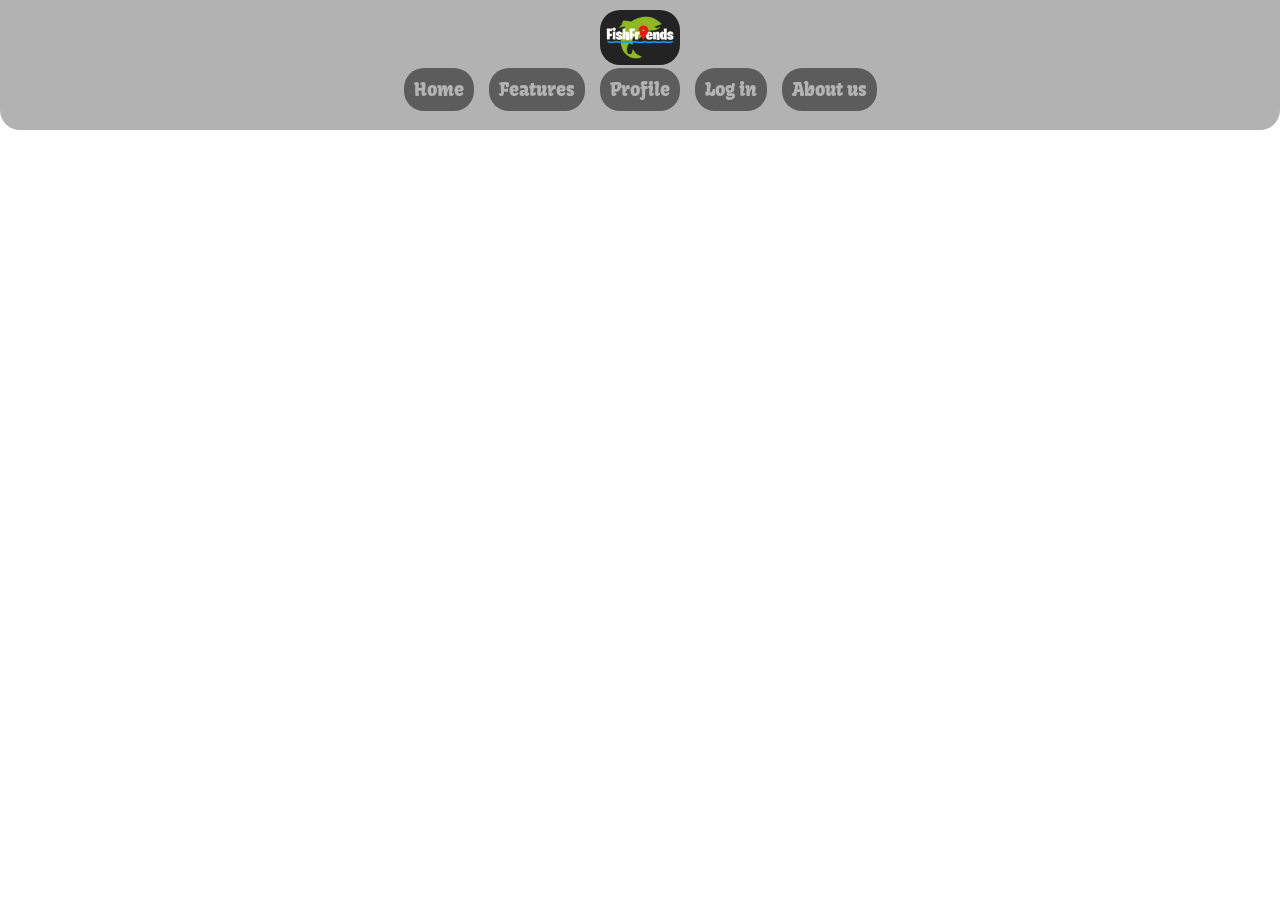
==== about.html @ 52c602de "borders and font" ====
</body><!doctype html>
   <html lang="en">
       <head>
           <meta charset="utf-8">
           <meta name="viewport" content="width=device-width, initial-scale=1, user-scalable=no" />
           <title>Features | FishFriends</title>
           <link rel="stylesheet" href="https://cdnjs.cloudflare.com/ajax/libs/font-awesome/5.11.2/css/all.css">
           <link href="css/index.css" rel="stylesheet">
           <link href="css/animate.css" rel="stylesheet">
           <link href="https://fonts.googleapis.com/css?family=Kavoon&display=swap" rel="stylesheet">
           <!--[if lt IE 9]>
           <script src="https://cdnjs.cloudflare.com/ajax/libs/html5shiv/3.7.3/html5shiv.js"></script>
           <![endif]-->
           <style>
             @import url('https://fonts.googleapis.com/css?family=Kavoon&display=swap');
             </style>
       </head>
        <body>
           
    <video autoplay muted loop id="myVideo">
        <source src="https://novus.one/vid/bg-vid.mp4" type="video/mp4">
        Your browser does not support HTML5 video.
      </video>
      
      <section class="content">
        <div class="nav-wrapper">
            <img src="/img/FishFriends-Logo.png">
        <nav>
          
          <a href="/index.html">Home</a><!--Jason And Javier-->
          <a href="/features.html">Features</a><!--Javier-->
          <a href="/profile.html">Profile</a><!--Javier-->  
          <a href="/members.html">Log in</a><!-- Jason-->
          <a href="/about.html">About us</a><!--Jason-->
          
        </nav>
        </div>
      </section>
      
      <script>
      var video = document.getElementById("myVideo");
      var btn = document.getElementById("myBtn");
      
      function myFunction() {
        if (video.paused) {
          video.play();
          btn.innerHTML = "Pause";
        } else {
          video.pause();
          btn.innerHTML = "Play";
        }
      }
      </script>
      
        </body>
    </html>
</html>
---- css/index.css ----
/*- Green -*/
/*- Red -*/
/*- Blue -*/
/*- Off White -*/
/*- Almost Black -*/
/*- Almost Black -*/
.logo {
  width: 80px;
  margin: 10px;
  border-radius: 20px;
  animation-name: jello;
  animation-duration: 5s;
}
/* http://meyerweb.com/eric/tools/css/reset/ 
   v2.0 | 20110126
   License: none (public domain)
*/
html,
body,
div,
span,
applet,
object,
iframe,
h1,
h2,
h3,
h4,
h5,
h6,
p,
blockquote,
pre,
a,
abbr,
acronym,
address,
big,
cite,
code,
del,
dfn,
em,
img,
ins,
kbd,
q,
s,
samp,
small,
strike,
strong,
sub,
sup,
tt,
var,
b,
u,
i,
center,
dl,
dt,
dd,
ol,
ul,
li,
fieldset,
form,
label,
legend,
table,
caption,
tbody,
tfoot,
thead,
tr,
th,
td,
article,
aside,
canvas,
details,
embed,
figure,
figcaption,
footer,
header,
hgroup,
menu,
nav,
output,
ruby,
section,
summary,
time,
mark,
audio,
video {
  margin: 0;
  padding: 0;
  border: 0;
  font-size: 100%;
  font: inherit;
  vertical-align: baseline;
}
/* HTML5 display-role reset for older browsers */
article,
aside,
details,
figcaption,
figure,
footer,
header,
hgroup,
menu,
nav,
section {
  display: block;
}
body {
  line-height: 1;
}
ol,
ul {
  list-style: none;
}
blockquote,
q {
  quotes: none;
}
blockquote:before,
blockquote:after,
q:before,
q:after {
  content: '';
  content: none;
}
table {
  border-collapse: collapse;
  border-spacing: 0;
}
* {
  box-sizing: border-box;
}
@media (max-width: 500px), (max-width: 800px), (max-width: 3000px) {
  body {
    border-radius: 20px;
    display: flex;
    flex-direction: column;
    align-items: center;
    font-size: 1.5em;
    font-family: "Kavoon", cursive;
  }
  body .nav-wrapper {
    margin: 0;
    position: fixed;
    border-bottom-left-radius: 20px;
    border-bottom-right-radius: 20px;
    height: 130px;
    width: 100%;
    background-color: rgba(0, 0, 0, 0.3);
    text-align: center;
    z-index: 1;
  }
  body .nav-wrapper img {
    width: 80px;
    margin: 10px;
    border-radius: 20px;
    animation-name: jello;
    animation-duration: 5s;
  }
  body .nav-wrapper nav a {
    border-radius: 20px;
    width: 200px;
    font-size: 18px;
    padding: 10px;
    margin: 5px;
    border: none;
    background: rgba(0, 0, 0, 0.486);
    color: rgba(253, 253, 253, 0.541);
    cursor: pointer;
    text-decoration: none;
  }
  body .nav-wrapper nav a:hover {
    background: rgba(0, 0, 0, 0.747);
    text-decoration: none;
    color: #f3f3f5;
  }
  body .nav-wrapper nav a:active {
    background: rgba(0, 0, 0, 0.747);
    text-decoration: none;
    color: rgba(255, 0, 0, 0.514);
  }
  body .profile {
    background-color: rgba(0, 0, 0, 0.3);
    padding: 20px;
    margin: 10px;
    width: fit-content;
    color: rgba(253, 253, 253, 0.541);
    margin-top: 150px;
    border-radius: 20px;
    display: flex;
    flex-direction: column;
    align-items: center;
  }
  body .profile .text {
    width: 300px;
    padding: 20px;
    margin: 10px;
    color: rgba(253, 253, 253, 0.541);
    font-size: 1em;
    text-align: center;
    font-weight: bold;
  }
  body .profile img {
    border-radius: 20px;
    padding: auto;
    margin: auto;
  }
  body .content {
    border-radius: 20px;
    display: flex;
    flex-direction: column;
    align-items: center;
  }
  body .recent-feed {
    display: flex;
    flex-direction: column;
    border-radius: 20px;
    background-color: rgba(0, 0, 0, 0.3);
    padding: 20px;
    margin: 10px;
    align-items: center;
    width: fit-content;
    color: rgba(253, 253, 253, 0.541);
  }
  body .recent-feed .text {
    width: 300px;
    padding: 20px;
    margin: 10px;
    color: rgba(253, 253, 253, 0.541);
    font-size: 1em;
    text-align: center;
    font-weight: bold;
  }
  body .map {
    display: flex;
    flex-direction: column;
    border-radius: 20px;
    background-color: rgba(0, 0, 0, 0.3);
    padding: 20px;
    margin: 10px;
    align-items: center;
    width: fit-content;
    color: rgba(253, 253, 253, 0.541);
    margin-top: 150px;
  }
  body .map .text {
    width: 300px;
    padding: 20px;
    margin: 10px;
    color: rgba(253, 253, 253, 0.541);
    font-size: 1em;
    text-align: center;
    font-weight: bold;
  }
  body .footer {
    bottom: 0 ;
    margin: 0;
    position: fixed;
    border-top-left-radius: 20px;
    border-top-right-radius: 20px;
    height: 5px;
    width: 100%;
    background-color: rgba(0, 0, 0, 0.3);
    z-index: 1;
  }
  body .slideshow-container {
    border-radius: 20px;
    max-width: 1000px;
    position: relative;
    margin: auto;
  }
  body .prev,
  body .next {
    border-radius: 20px;
    cursor: pointer;
    position: absolute;
    top: 50%;
    width: auto;
    padding: 16px;
    margin-top: -22px;
    color: white;
    font-weight: bold;
    font-size: 18px;
    transition: 0.6s ease;
    user-select: none;
  }
  body .next {
    right: 0;
    border-radius: 20px;
  }
  body .prev:hover,
  body .next:hover {
    background-color: rgba(0, 0, 0, 0.8);
  }
  body .text {
    font-size: 10px;
    padding: 8px 12px;
    position: absolute;
    bottom: 8px;
    width: 100%;
    text-align: center;
  }
  body .numbertext {
    font-size: 12px;
    padding: 8px 12px;
    position: absolute;
    top: 0;
  }
  body .dot {
    cursor: pointer;
    height: 15px;
    width: 15px;
    margin: 0 2px;
    background-color: #bbb;
    border-radius: 50%;
    display: inline-block;
    transition: background-color 0.6s ease;
  }
  body .active,
  body .dot:hover {
    background-color: #717171;
  }
  body .fade {
    -webkit-animation-name: fade;
    -webkit-animation-duration: 1.5s;
    animation-name: fade;
    animation-duration: 1.5s;
  }
  @-webkit-keyframes fade {
    from {
      opacity: 0.4;
    }
    to {
      opacity: 1;
    }
  }
  @keyframes fade {
    from {
      opacity: 0.4;
    }
    to {
      opacity: 1;
    }
  }
  body #myVideo {
    position: fixed;
    left: 0;
    top: 0;
    min-width: 100vw;
    min-height: 100vh;
    z-index: -1;
  }
}
@media (max-width: 500px) and only screen and (max-width: 300px), (max-width: 800px) and only screen and (max-width: 300px), (max-width: 3000px) and only screen and (max-width: 300px) {
  body .prev,
  body .next,
  body .text {
    font-size: 11px;
  }
}
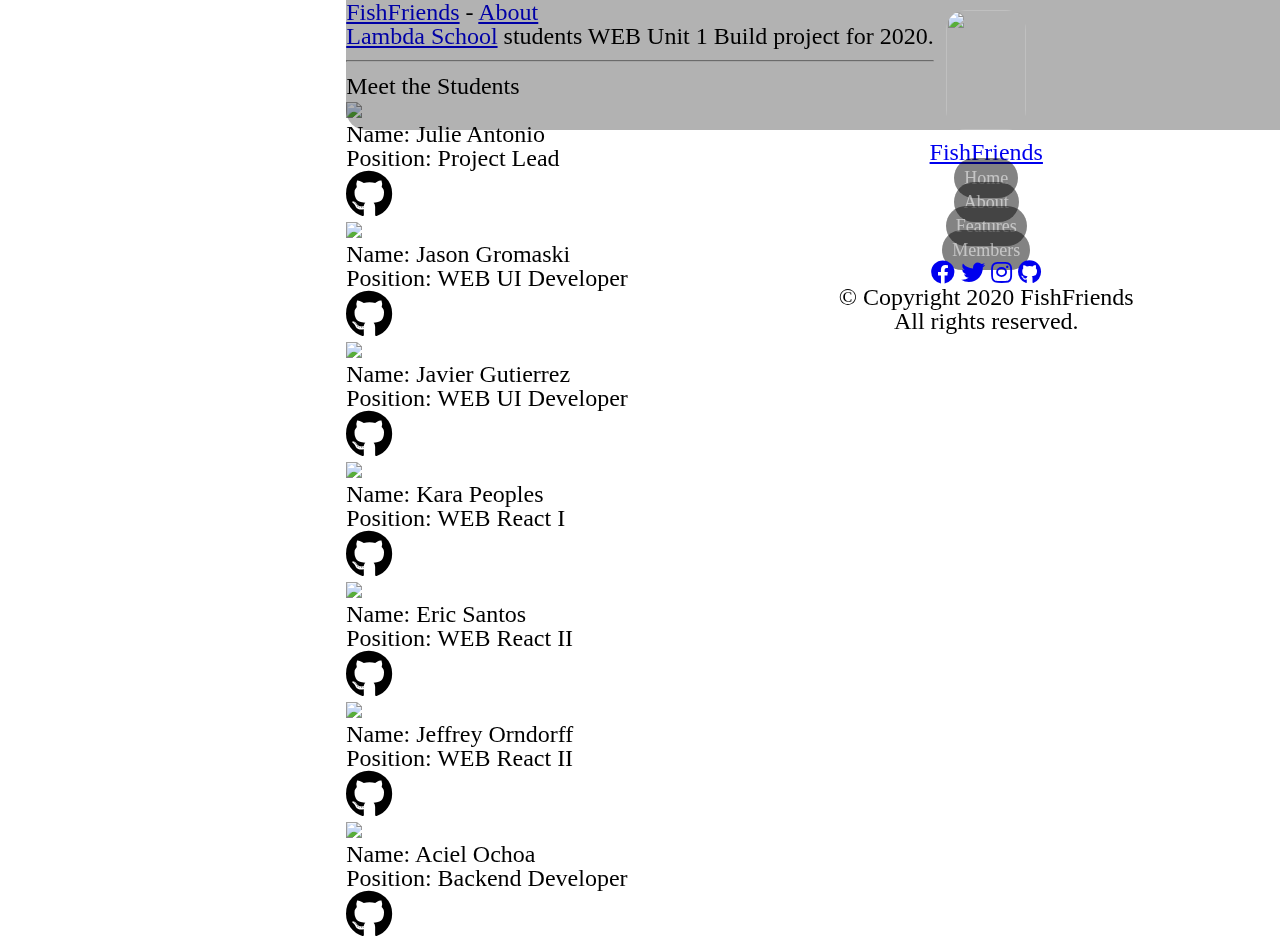
==== commit 7a95ac47: "Add files via upload" ====
--- a/about.html
+++ b/about.html
@@ -1,58 +1,142 @@
+<!doctype html>
+<html lang="en">
 
-   </body><!doctype html>
-   <html lang="en">
-       <head>
-           <meta charset="utf-8">
-           <meta name="viewport" content="width=device-width, initial-scale=1, user-scalable=no" />
-           <title>Features | FishFriends</title>
-           <link rel="stylesheet" href="https://cdnjs.cloudflare.com/ajax/libs/font-awesome/5.11.2/css/all.css">
-           <link href="css/index.css" rel="stylesheet">
-           <link href="css/animate.css" rel="stylesheet">
-           <link href="https://fonts.googleapis.com/css?family=Kavoon&display=swap" rel="stylesheet">
-           <!--[if lt IE 9]>
-           <script src="https://cdnjs.cloudflare.com/ajax/libs/html5shiv/3.7.3/html5shiv.js"></script>
-           <![endif]-->
-           <style>
-             @import url('https://fonts.googleapis.com/css?family=Kavoon&display=swap');
-             </style>
-       </head>
-        <body>
-           
-    <video autoplay muted loop id="myVideo">
-        <source src="https://novus.one/vid/bg-vid.mp4" type="video/mp4">
-        Your browser does not support HTML5 video.
-      </video>
-      
-      <section class="content">
-        <div class="nav-wrapper">
-            <img src="/img/FishFriends-Logo.png">
-        <nav>
-          
-          <a href="/index.html">Home</a><!--Jason And Javier-->
-          <a href="/features.html">Features</a><!--Javier-->
-          <a href="/profile.html">Profile</a><!--Javier-->  
-          <a href="/members.html">Log in</a><!-- Jason-->
-          <a href="/about.html">About us</a><!--Jason-->
-          
-        </nav>
+    <head>
+        <meta charset="utf-8">
+        <meta name="viewport" content="width=device-width, initial-scale=1, user-scalable=no" />
+        <title>About | FishFriends</title>
+        <link rel="stylesheet" href="https://cdnjs.cloudflare.com/ajax/libs/font-awesome/5.11.2/css/all.css">
+        <link href="https://fonts.googleapis.com/css?family=Abel&display=swap" rel="stylesheet">
+        <link href="css/index.css" rel="stylesheet">
+        <link href="css/animate.css" rel="stylesheet">
+        <!--[if lt IE 9]>
+        <script src="https://cdnjs.cloudflare.com/ajax/libs/html5shiv/3.7.3/html5shiv.js"></script>
+        <![endif]-->
+    </head>
+
+    <body>
+        <video autoplay muted loop id="myVideo">
+            <source src="https://novus.one/vid/bg-vid.mp4" type="video/mp4">
+            Your browser does not support HTML5 video.
+        </video>
+
+        <div class="div-main-wrapper">
+            <div id="sidenav" class="nav-wrapper">
+                <div class="div-nav-logo">
+                    <a href="index.html"><img src="img/logo.png" width="auto" height="120"></a>
+                    <h1><a href="index.html">FishFriends</a></h1>
+                </div>
+
+                <nav class="nav-nav-menu">
+                    <ul>
+                        <li><a href="index.html">Home</a></li>
+                        <li><a class="active" href="about.html">About</a></li>
+                        <li><a href="features.html">Features</a></li>
+                        <li><a href="members.html">Members</a></li>
+                    </ul>
+                </nav>
+
+                <div class="div-nav-footer">
+                    <span><a href="javascript:void(0)"><i class="fab fa-facebook"></i></a></span>
+                    <span><a href="javascript:void(0)"><i class="fab fa-twitter"></i></a></span>
+                    <span><a href="javascript:void(0)"><i class="fab fa-instagram"></i></a></span>
+                    <span><a target="_blank" href="https://github.com/Fish-Friends-Build"><i class="fab fa-github"></i></a></span>
+                    <p class="copyright">© Copyright 2020 FishFriends<br>All rights reserved.</p>
+                </div>
+            </div>
+
+        <div class="div-content-wrapper">
+            <div class="row">
+                <div class="col-auto">
+                    <h1><a title="Home" href="index.html">FishFriends</a> - <a title="About" href="about.html">About</a></h1>
+                </div>
+            </div>
+            <div class="row">
+                <div class="col-auto">
+                    <p class="title p-t-20">
+                        <a target="_blank" href="https://lambdaschool.com/">Lambda School</a> students WEB Unit 1 Build project for 2020.
+                    </p>
+                </div>
+            </div>
+            <hr>
+            <div class="spacer"></div>
+            <div class="row">
+                <h2>Meet the Students</h2>
+            </div>
+            <div class="row">
+                <div class="col-auto team-card">
+                    <div class="col-auto team-pic">
+                        <img class="" src="https://ca.slack-edge.com/T4JUEB3ME-UJT3F5D8W-910f87312705-512">
+                    </div>
+                    <div class="col-auto team-info">
+                        <h4>Name: Julie Antonio</h4>
+                        <h4>Position: Project Lead</h4>
+                        <p><i class="fab fa-github fa-2x"></i></p>
+                    </div>
+                </div>
+                <div class="col-auto team-card">
+                    <div class="col-auto team-pic">
+                        <img class="" src="https://ca.slack-edge.com/T4JUEB3ME-UPCV5UD09-62f5faab7519-512">
+                    </div>
+                    <div class="col-auto team-info">
+                        <h4>Name: Jason Gromaski</h4>
+                        <h4>Position: WEB UI Developer</h4>
+                        <p><i class="fab fa-github fa-2x"></i></p>
+                    </div>
+                </div>
+                <div class="col-auto team-card">
+                    <div class="col-auto team-pic">
+                        <img class="" src="https://ca.slack-edge.com/T4JUEB3ME-UPKCMFUDN-942c26c0ef26-512">
+                    </div>
+                    <div class="col-auto team-info">
+                        <h4>Name: Javier Gutierrez</h4>
+                        <h4>Position: WEB UI Developer</h4>
+                        <p><i class="fab fa-github fa-2x"></i></p>
+                    </div>
+                </div>
+                <div class="col-auto team-card">
+                    <div class="col-auto team-pic">
+                        <img class="" src="https://ca.slack-edge.com/T4JUEB3ME-ULXMVK4BZ-d36fc3cbfbf4-512">
+                    </div>
+                    <div class="col-auto team-info">
+                        <h4>Name: Kara Peoples</h4>
+                        <h4>Position: WEB React I</h4>
+                        <p><i class="fab fa-github fa-2x"></i></p>
+                    </div>
+                </div>
+                <div class="col-auto team-card">
+                    <div class="col-auto team-pic">
+                        <img class="" src="https://ca.slack-edge.com/T4JUEB3ME-UGN1XCLGH-7459bf9eb1d1-512">
+                    </div>
+                    <div class="col-auto team-info">
+                        <h4>Name: Eric Santos</h4>
+                        <h4>Position: WEB React II</h4>
+                        <p><i class="fab fa-github fa-2x"></i></p>
+                    </div>
+                </div>
+                <div class="col-auto team-card">
+                    <div class="col-auto team-pic">
+                        <img class="" src="https://ca.slack-edge.com/T4JUEB3ME-UHZNCEQ82-34f4c44781f3-512">
+                    </div>
+                    <div class="col-auto team-info">
+                        <h4>Name: Jeffrey Orndorff</h4>
+                        <h4>Position: WEB React II</h4>
+                        <p><i class="fab fa-github fa-2x"></i></p>
+                    </div>
+                </div>
+                <div class="col-auto team-card">
+                    <div class="col-auto team-pic">
+                        <img class="" src="https://ca.slack-edge.com/T4JUEB3ME-UG8CMVDHQ-834f2383c43b-512">
+                    </div>
+                    <div class="col-auto team-info">
+                        <h4>Name: Aciel Ochoa</h4>
+                        <h4>Position: Backend Developer</h4>
+                        <p><i class="fab fa-github fa-2x"></i></p>
+                    </div>
+                </div>
+            </div>
         </div>
-      </section>
-      
-      <script>
-      var video = document.getElementById("myVideo");
-      var btn = document.getElementById("myBtn");
-      
-      function myFunction() {
-        if (video.paused) {
-          video.play();
-          btn.innerHTML = "Pause";
-        } else {
-          video.pause();
-          btn.innerHTML = "Play";
-        }
-      }
-      </script>
-      
-        </body>
-    </html>
+        
+        <script type="text/javascript" src="js/app.js"></script>
+    </body>
 </html>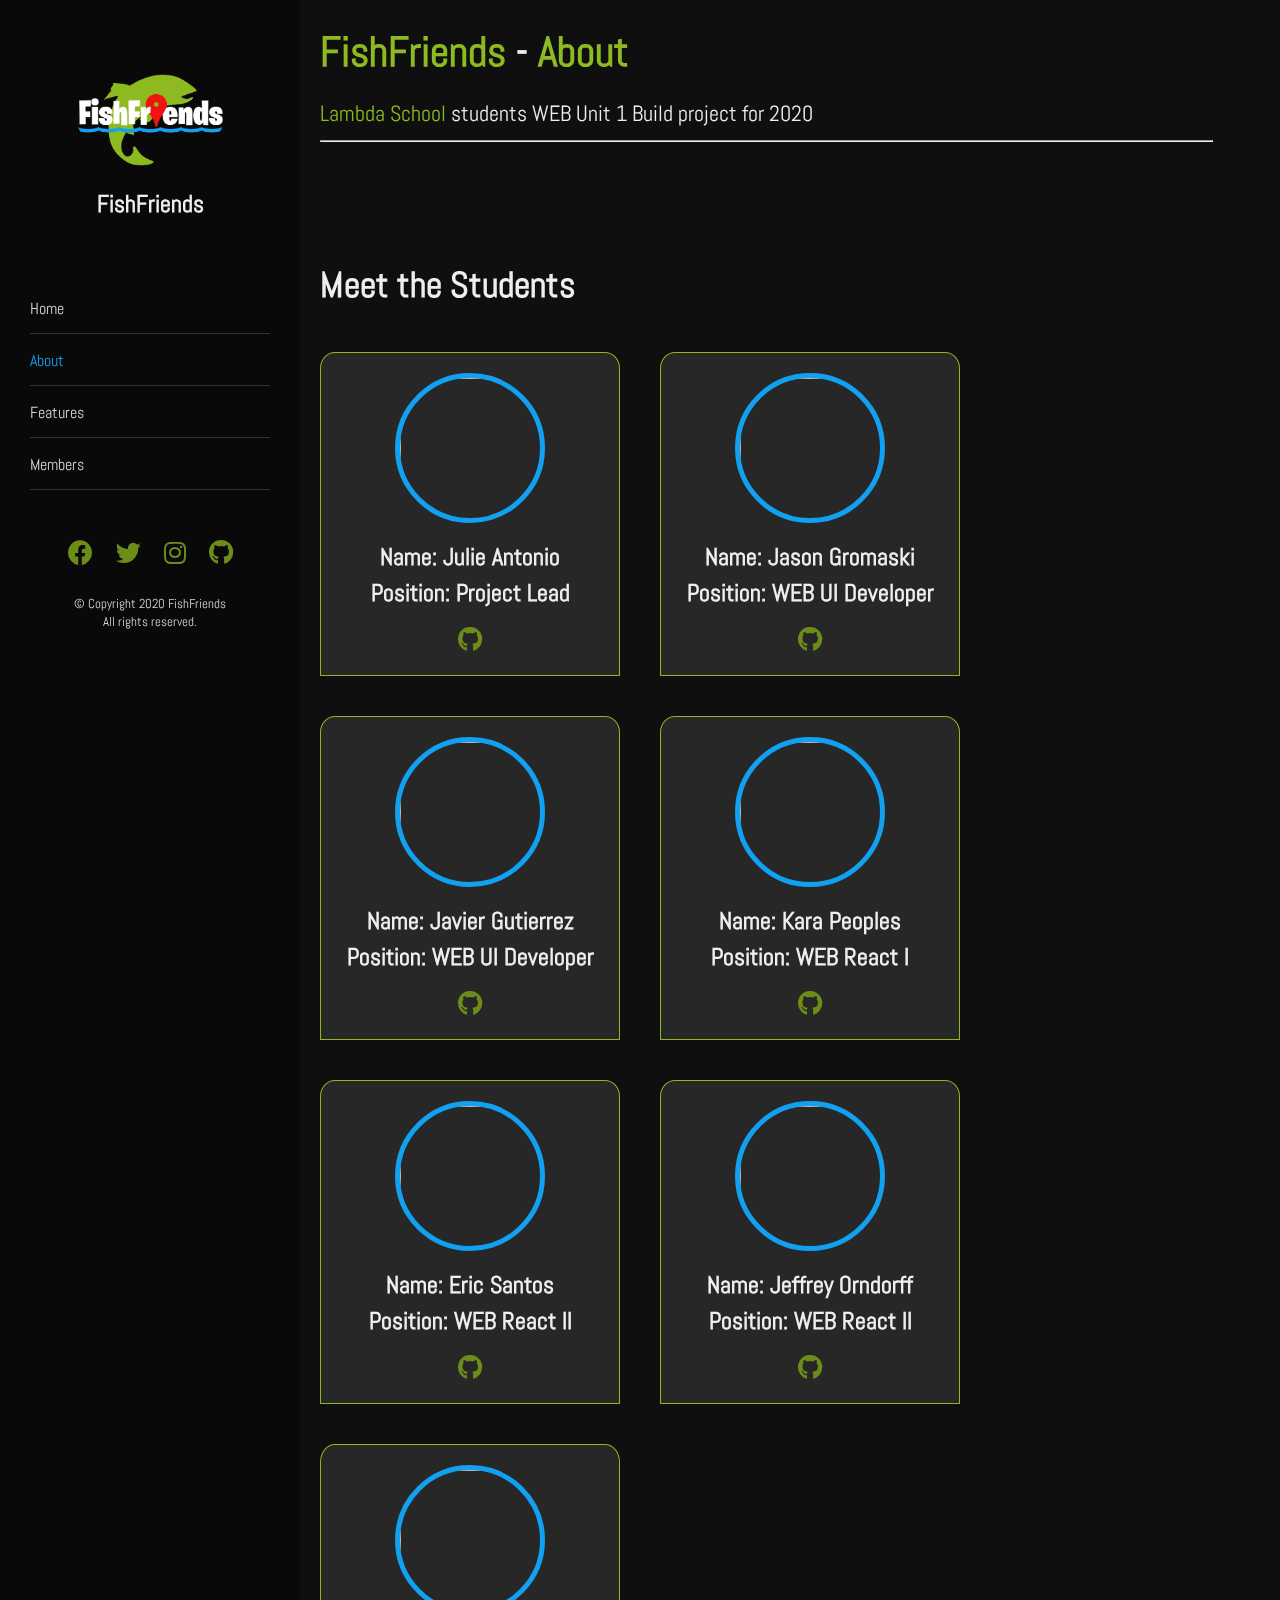
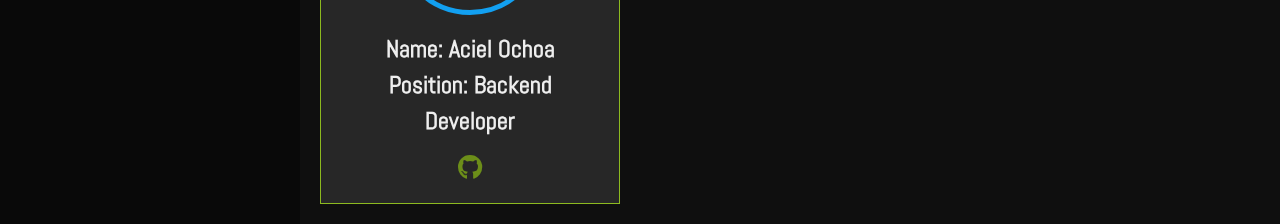
==== commit 2f9b0da1: "updated index.html and members.html" ====
--- a/about.html
+++ b/about.html
@@ -54,7 +54,7 @@
             <div class="row">
                 <div class="col-auto">
                     <p class="title p-t-20">
-                        <a target="_blank" href="https://lambdaschool.com/">Lambda School</a> students WEB Unit 1 Build project for 2020.
+                        <a target="_blank" href="https://lambdaschool.com/">Lambda School</a> students WEB Unit 1 Build project for 2020
                     </p>
                 </div>
             </div>
@@ -71,7 +71,7 @@
                     <div class="col-auto team-info">
                         <h4>Name: Julie Antonio</h4>
                         <h4>Position: Project Lead</h4>
-                        <p><i class="fab fa-github fa-2x"></i></p>
+                        <p><a target="_blank" href=""></a><i class="fab fa-github fa-2x"></i></p>
                     </div>
                 </div>
                 <div class="col-auto team-card">
--- a/css/index.css
+++ b/css/index.css
@@ -1,16 +1,3 @@
-/*- Green -*/
-/*- Red -*/
-/*- Blue -*/
-/*- Off White -*/
-/*- Almost Black -*/
-/*- Almost Black -*/
-.logo {
-  width: 80px;
-  margin: 10px;
-  border-radius: 20px;
-  animation-name: jello;
-  animation-duration: 5s;
-}
 /* http://meyerweb.com/eric/tools/css/reset/ 
    v2.0 | 20110126
    License: none (public domain)
@@ -139,234 +126,660 @@
   border-collapse: collapse;
   border-spacing: 0;
 }
-* {
+/*- Green -*/
+/*- Red -*/
+/*- Blue -*/
+/*- Off White -*/
+/*- Almost Black -*/
+*,
+::after,
+::before {
   box-sizing: border-box;
 }
-@media (max-width: 500px), (max-width: 800px), (max-width: 3000px) {
-  body {
-    border-radius: 20px;
+html {
+  font-size: 62.5% !important;
+}
+body {
+  background-color: #333333;
+  color: #EEEEEE;
+  font-family: 'Abel', sans-serif;
+  font-size: 14px;
+  line-height: 1.5em;
+  font-weight: 400;
+  margin: 0 !important;
+}
+h1,
+h2,
+h3,
+h4,
+h5,
+h6 {
+  color: #EEEEEE;
+  font-weight: 700;
+  line-height: 1.5em;
+}
+ul {
+  list-style-type: none;
+}
+a {
+  color: #8dba20;
+  -webkit-transition: 0.5s;
+  -o-transition: 0.5s;
+  transition: 0.5s;
+}
+a:hover,
+a:active,
+a:focus {
+  color: #8dba20;
+  outline: none;
+  text-decoration: none !important;
+}
+a:link {
+  text-decoration: none;
+}
+a:focus {
+  outline: none;
+}
+::-webkit-selection {
+  color: #999;
+  background: rgba(0, 0, 0, 0.1);
+}
+::-moz-selection {
+  color: #999;
+  background: rgba(0, 0, 0, 0.1);
+}
+::selection {
+  color: #999;
+  background: rgba(0, 0, 0, 0.1);
+}
+::-webkit-scrollbar {
+  width: 0px;
+}
+::-webkit-scrollbar-track {
+  background: #fff;
+}
+::-webkit-scrollbar-thumb {
+  background: #101010;
+}
+::-webkit-scrollbar-thumb:hover {
+  background: #101010;
+}
+.div-main-wrapper {
+  display: flex;
+  flex-direction: row;
+  width: 100vw;
+  min-height: 100vh;
+  background-color: rgba(0, 0, 0, 0.7);
+}
+#myVideo {
+  position: fixed;
+  left: 0;
+  top: 0;
+  min-width: 100vw;
+  min-height: 100vh;
+  z-index: -1;
+}
+.row {
+  display: flex;
+  flex-wrap: wrap;
+  width: 100%;
+}
+.col-auto {
+  display: flex;
+  flex-direction: column;
+  width: auto;
+}
+.burger-button {
+  display: none;
+  visibility: hidden;
+  z-index: 10000;
+}
+@media (max-width: 800px) {
+  .burger-button {
     display: flex;
-    flex-direction: column;
-    align-items: center;
-    font-size: 1.5em;
-    font-family: "Kavoon", cursive;
-  }
-  body .nav-wrapper {
-    margin: 0;
-    position: fixed;
-    border-bottom-left-radius: 20px;
-    border-bottom-right-radius: 20px;
-    height: 130px;
+    visibility: visible;
+  }
+}
+@media (max-width: 500px) {
+  .burger-button {
+    display: flex;
+    visibility: visible;
+  }
+}
+h1 {
+  font-size: 4.2rem;
+}
+h2 {
+  font-size: 3.6rem;
+}
+h3 {
+  font-size: 3rem;
+}
+h4 {
+  font-size: 2.4rem;
+}
+h5 {
+  font-size: 1.8rem;
+}
+h6 {
+  font-size: 1.2rem;
+}
+.p-40 {
+  padding: 40px;
+}
+.p-t-20 {
+  padding-top: 20px;
+}
+.p-t-40 {
+  padding-top: 40px;
+}
+.m-t-60 {
+  margin-top: 60px;
+}
+.m-b-20 {
+  margin-bottom: 20px;
+}
+.m-b-40 {
+  margin-bottom: 40px;
+}
+.m-l-16 {
+  margin-left: 16px;
+}
+.ali-c {
+  align-items: center;
+  align-content: center;
+  justify-content: center;
+}
+.ali-txt-c {
+  text-align: center;
+}
+.ali-txt-l {
+  text-align: left;
+}
+.spacer {
+  margin: 50px 50px;
+}
+.div-content-wrapper {
+  display: flex;
+  flex-direction: column;
+  width: calc(100vw - 300px);
+  -webkit-transition: 0.5s;
+  -o-transition: 0.5s;
+  transition: 0.5s;
+  color: #EEEEEE;
+  padding: 20px;
+}
+.div-content-wrapper hr {
+  width: 95%;
+  color: #EEEEEE;
+  margin: 16px 0 16px 0;
+}
+@media (max-width: 800px) {
+  .div-content-wrapper {
+    width: 100vw;
+  }
+}
+@media (max-width: 500px) {
+  .div-content-wrapper {
+    width: 100vw;
+  }
+}
+.div-content-wrapper .title {
+  font-size: 2.2rem;
+}
+.nav-wrapper {
+  display: flex;
+  flex-direction: column;
+  padding: 60px 30px;
+  width: 300px;
+  bottom: 0;
+  top: 0;
+  left: 0;
+  overflow-y: scroll;
+  z-index: 1001;
+  background-color: rgba(0, 0, 0, 0.4);
+  -webkit-transition: 0.5s;
+  -o-transition: 0.5s;
+  transition: 0.5s;
+  -webkit-box-shadow: 0 0 30px rgba(0, 0, 0, 0.05);
+  box-shadow: 0 0 30px rgba(0, 0, 0, 0.05);
+}
+@media (max-width: 1200px) {
+  .nav-wrapper {
+    width: 30%;
+  }
+}
+@media (max-width: 800px) {
+  .nav-wrapper {
+    display: none;
+  }
+}
+@media (max-width: 500px) {
+  .nav-wrapper {
+    display: none;
+  }
+}
+.nav-wrapper .div-nav-logo {
+  text-align: center;
+  margin-bottom: 60px;
+  padding: 0 20px;
+  display: block;
+  width: 100%;
+}
+@media (max-width: 800px) {
+  .nav-wrapper .div-nav-logo {
+    margin-bottom: 60px;
+  }
+}
+.nav-wrapper .div-nav-logo h1 {
+  font-weight: 700;
+  font-size: 24px;
+  line-height: 1.5em;
+}
+@media (max-width: 800px) {
+  .nav-wrapper .div-nav-logo h1 {
+    font-size: 24px;
+  }
+}
+.nav-wrapper .div-nav-logo span {
+  font-size: 12px;
+  text-transform: uppercase;
+  color: #d5d5d5;
+  font-weight: 400;
+  letter-spacing: 2px;
+  line-height: 1em;
+}
+@media (max-width: 800px) {
+  .nav-wrapper .div-nav-logo span {
+    font-size: 12px;
+  }
+}
+.nav-wrapper .div-nav-logo a {
+  display: inline-block;
+  text-align: center;
+  color: #EEEEEE;
+}
+.nav-wrapper .div-nav-logo a span {
+  display: block;
+  margin-top: 0px;
+  text-align: center;
+}
+.nav-wrapper .nav-nav-menu,
+.nav-wrapper .nav-nav-menu ul,
+.nav-wrapper .nav-nav-menu ul li,
+.nav-wrapper .nav-nav-menu ul li a {
+  margin: 0;
+  padding: 0;
+  border: 0;
+  list-style: none;
+  display: block;
+  position: relative;
+  -webkit-box-sizing: border-box;
+  -moz-box-sizing: border-box;
+  box-sizing: border-box;
+}
+.nav-wrapper .nav-nav-menu {
+  margin-bottom: 60px;
+}
+.nav-wrapper .nav-nav-menu ul ul {
+  display: none;
+}
+.nav-wrapper .nav-nav-menu > ul > li > a {
+  margin: 15px 0 0 0;
+  padding: 0 0 12px 0;
+  list-style: none;
+  font-size: 16px;
+  font-weight: 400;
+  line-height: 1.5em;
+  border-bottom: 1px solid #333333;
+  color: #d5d5d5;
+}
+.nav-wrapper .nav-nav-menu > ul > li > a:hover {
+  color: #12a0f1;
+}
+.nav-wrapper .nav-nav-menu > ul > li > a.active {
+  color: #12a0f1;
+}
+.nav-wrapper .nav-nav-menu > ul > li.open > a {
+  margin: 15px 0 0 0;
+  padding: 0 0 12px 0;
+  list-style: none;
+  font-size: 15px;
+  font-weight: 400;
+  line-height: 1.5em;
+  color: #EEEEEE;
+  text-transform: uppercase;
+  letter-spacing: 2px;
+  border-bottom: 1px solid #333333;
+}
+.nav-wrapper .nav-nav-menu > ul > li:last-child > a,
+.nav-wrapper .nav-nav-menu > ul > li.last > a {
+  border-bottom: 1px solid #333333;
+}
+.nav-wrapper .nav-nav-menu > ul > li > a:hover > span::after,
+.nav-wrapper .nav-nav-menu > ul > li.active > a > span::after,
+.nav-wrapper .nav-nav-menu > ul > li.open > a > span::after {
+  border-color: #EEEEEE;
+}
+.nav-wrapper .nav-nav-menu ul ul li a {
+  padding: 12px 0 12px 30px;
+  list-style: none;
+  color: #d5d5d5;
+  font-size: 15px;
+  font-weight: 400;
+  line-height: 1.5em;
+  text-transform: uppercase;
+  letter-spacing: 2px;
+  border-bottom: 1px solid #333333;
+}
+.nav-wrapper .nav-nav-menu ul ul li:hover > a,
+.nav-wrapper .nav-nav-menu ul ul li.open > a,
+.nav-wrapper .nav-nav-menu ul ul li.active > a {
+  color: #EEEEEE;
+}
+.nav-wrapper .nav-nav-menu ul ul ul li a {
+  margin-left: 30px;
+  padding-top: 12px;
+}
+.nav-wrapper .nav-nav-menu > ul > li > ul > li:last-child > a,
+.nav-wrapper .nav-nav-menu > ul > li > ul > li.last > a {
+  border-bottom: 1px solid #333333;
+}
+.nav-wrapper .nav-nav-menu > ul > li > ul > li.open:last-child > a,
+.nav-wrapper .nav-nav-menu > ul > li > ul > li.last.open > a {
+  border-bottom: 1px solid #333333;
+}
+.nav-wrapper .nav-nav-menu > ul > li > ul > li.open:last-child > ul > li:last-child > a {
+  border-bottom: 1px solid #333333;
+}
+.nav-wrapper .nav-nav-menu ul ul li.annie-sub > a::after {
+  display: block;
+  position: absolute;
+  content: "";
+  width: 8px;
+  height: 8px;
+  right: 8px;
+  z-index: 10;
+  top: 17px;
+  border-top: 1px solid #d5d5d5;
+  border-left: 1px solid #d5d5d5;
+  -webkit-transform: rotate(-135deg);
+  -moz-transform: rotate(-135deg);
+  -ms-transform: rotate(-135deg);
+  -o-transform: rotate(-135deg);
+  transform: rotate(-135deg);
+}
+.nav-wrapper .nav-nav-menu ul ul li.active > a::after,
+.nav-wrapper .nav-nav-menu ul ul li.open > a::after,
+.nav-wrapper .nav-nav-menu ul ul li > a:hover::after {
+  border-color: #EEEEEE;
+}
+.div-nav-footer {
+  position: relative;
+  bottom: 30px;
+  right: 0;
+  left: 0;
+  text-align: center;
+  font-weight: 400;
+  color: #d5d5d5;
+  padding: 20px;
+}
+.div-nav-footer p.copyright {
+  margin-bottom: 0;
+  font-size: 1.3rem;
+  color: #d5d5d5;
+  line-height: 1.4em;
+}
+.div-nav-footer a,
+.div-nav-footer a i {
+  color: #6c8e19;
+  display: inline-block;
+  margin-bottom: 15px;
+  padding: 0 5px 0 5px;
+  font-size: 2.5rem;
+}
+.div-nav-footer a:hover,
+.div-nav-footer a i:hover {
+  color: #aadc31;
+}
+@media (max-width: 800px) {
+  .div-nav-footer {
+    position: relative;
+  }
+}
+.slideshow-container {
+  border-radius: 20px;
+  max-width: 1000px;
+  position: relative;
+  margin: auto;
+}
+.dot {
+  cursor: pointer;
+  height: 15px;
+  width: 15px;
+  margin: 0 2px;
+  background-color: #bbb;
+  border-radius: 50%;
+  display: inline-block;
+  transition: background-color 0.6s ease;
+}
+.mySlides {
+  animation-name: fade;
+  animation-duration: 1.5s;
+}
+.prev {
+  border-radius: 20px;
+  cursor: pointer;
+  position: absolute;
+  top: 50%;
+  width: auto;
+  padding: 16px;
+  margin-top: -22px;
+  color: white;
+  font-weight: bold;
+  font-size: 18px;
+  transition: 0.6s ease;
+  user-select: none;
+}
+.next {
+  border-radius: 20px;
+  cursor: pointer;
+  position: absolute;
+  top: 50%;
+  right: 0;
+  width: auto;
+  padding: 16px;
+  margin-top: -22px;
+  color: white;
+  font-weight: bold;
+  font-size: 18px;
+  transition: 0.6s ease;
+  user-select: none;
+}
+.promo-one {
+  width: calc(100vw - 30%);
+  height: auto;
+  background-color: rgba(255, 255, 255, 0.1);
+  padding: 20px;
+  margin-bottom: 40px;
+  margin-top: 40px;
+}
+.promo-one .promo-pic {
+  height: 500px;
+  width: auto;
+  margin-right: 60px;
+}
+.promo-one .feature-list {
+  font-size: 3rem;
+  font-weight: 700;
+  line-height: 4;
+}
+.promo-one .feature-list i {
+  margin-right: 20px;
+}
+.promo-one .feature-list #one {
+  color: #f11212;
+}
+.promo-one .feature-list #two {
+  color: #8dba20;
+}
+.promo-one .feature-list #three {
+  color: #EEEEEE;
+}
+.promo-one .feature-list #four {
+  color: #12a0f1;
+}
+.team-card {
+  border: thin solid #8dba20;
+  padding: 20px;
+  border-top-right-radius: 5%;
+  border-top-left-radius: 5%;
+  background-color: rgba(255, 255, 255, 0.1);
+  width: 300px;
+  margin-right: 40px;
+  margin-top: 40px;
+  align-items: center;
+  text-align: center;
+}
+.team-card:last-child {
+  margin-right: 0px;
+}
+.team-card .team-pic {
+  margin-bottom: 16px;
+}
+.team-card .team-pic img {
+  width: 150px;
+  height: 150px;
+  border-radius: 50%;
+  border: thick solid #12a0f1;
+}
+.team-card .team-info p {
+  margin-top: 16px;
+}
+.team-card .team-info p i {
+  color: #6c8e19;
+  font-size: 2.5rem;
+}
+.team-card .team-info p i:hover {
+  color: #aadc31;
+}
+.profile-wrapper {
+  display: flex;
+  flex-direction: row;
+}
+.profile-wrapper .profile-side {
+  display: flex;
+  flex-direction: column;
+  min-width: 15%;
+  min-height: calc(100vh - 280px);
+  border-right: thick solid #333333;
+  padding-right: 20px;
+  margin-right: 20px;
+}
+@media (max-width: 500px) {
+  .profile-wrapper .profile-side {
     width: 100%;
-    background-color: rgba(0, 0, 0, 0.3);
-    text-align: center;
-    z-index: 1;
-  }
-  body .nav-wrapper img {
-    width: 80px;
-    margin: 10px;
-    border-radius: 20px;
-    animation-name: jello;
-    animation-duration: 5s;
-  }
-  body .nav-wrapper nav a {
-    border-radius: 20px;
-    width: 200px;
-    font-size: 18px;
-    padding: 10px;
-    margin: 5px;
-    border: none;
-    background: rgba(0, 0, 0, 0.486);
-    color: rgba(253, 253, 253, 0.541);
-    cursor: pointer;
-    text-decoration: none;
-  }
-  body .nav-wrapper nav a:hover {
-    background: rgba(0, 0, 0, 0.747);
-    text-decoration: none;
-    color: #f3f3f5;
-  }
-  body .nav-wrapper nav a:active {
-    background: rgba(0, 0, 0, 0.747);
-    text-decoration: none;
-    color: rgba(255, 0, 0, 0.514);
-  }
-  body .profile {
-    background-color: rgba(0, 0, 0, 0.3);
-    padding: 20px;
-    margin: 10px;
-    width: fit-content;
-    color: rgba(253, 253, 253, 0.541);
-    margin-top: 150px;
-    border-radius: 20px;
-    display: flex;
-    flex-direction: column;
-    align-items: center;
-  }
-  body .profile .text {
-    width: 300px;
-    padding: 20px;
-    margin: 10px;
-    color: rgba(253, 253, 253, 0.541);
-    font-size: 1em;
-    text-align: center;
-    font-weight: bold;
-  }
-  body .profile img {
-    border-radius: 20px;
-    padding: auto;
-    margin: auto;
-  }
-  body .content {
-    border-radius: 20px;
-    display: flex;
-    flex-direction: column;
-    align-items: center;
-  }
-  body .recent-feed {
-    display: flex;
-    flex-direction: column;
-    border-radius: 20px;
-    background-color: rgba(0, 0, 0, 0.3);
-    padding: 20px;
-    margin: 10px;
-    align-items: center;
-    width: fit-content;
-    color: rgba(253, 253, 253, 0.541);
-  }
-  body .recent-feed .text {
-    width: 300px;
-    padding: 20px;
-    margin: 10px;
-    color: rgba(253, 253, 253, 0.541);
-    font-size: 1em;
-    text-align: center;
-    font-weight: bold;
-  }
-  body .map {
-    display: flex;
-    flex-direction: column;
-    border-radius: 20px;
-    background-color: rgba(0, 0, 0, 0.3);
-    padding: 20px;
-    margin: 10px;
-    align-items: center;
-    width: fit-content;
-    color: rgba(253, 253, 253, 0.541);
-    margin-top: 150px;
-  }
-  body .map .text {
-    width: 300px;
-    padding: 20px;
-    margin: 10px;
-    color: rgba(253, 253, 253, 0.541);
-    font-size: 1em;
-    text-align: center;
-    font-weight: bold;
-  }
-  body .footer {
-    bottom: 0 ;
-    margin: 0;
-    position: fixed;
-    border-top-left-radius: 20px;
-    border-top-right-radius: 20px;
-    height: 5px;
+  }
+}
+@media (max-width: 800px) {
+  .profile-wrapper .profile-side {
     width: 100%;
-    background-color: rgba(0, 0, 0, 0.3);
-    z-index: 1;
-  }
-  body .slideshow-container {
-    border-radius: 20px;
-    max-width: 1000px;
-    position: relative;
-    margin: auto;
-  }
-  body .prev,
-  body .next {
-    border-radius: 20px;
-    cursor: pointer;
-    position: absolute;
-    top: 50%;
-    width: auto;
-    padding: 16px;
-    margin-top: -22px;
-    color: white;
-    font-weight: bold;
-    font-size: 18px;
-    transition: 0.6s ease;
-    user-select: none;
-  }
-  body .next {
-    right: 0;
-    border-radius: 20px;
-  }
-  body .prev:hover,
-  body .next:hover {
-    background-color: rgba(0, 0, 0, 0.8);
-  }
-  body .text {
-    font-size: 10px;
-    padding: 8px 12px;
-    position: absolute;
-    bottom: 8px;
-    width: 100%;
-    text-align: center;
-  }
-  body .numbertext {
-    font-size: 12px;
-    padding: 8px 12px;
-    position: absolute;
-    top: 0;
-  }
-  body .dot {
-    cursor: pointer;
-    height: 15px;
-    width: 15px;
-    margin: 0 2px;
-    background-color: #bbb;
-    border-radius: 50%;
-    display: inline-block;
-    transition: background-color 0.6s ease;
-  }
-  body .active,
-  body .dot:hover {
-    background-color: #717171;
-  }
-  body .fade {
-    -webkit-animation-name: fade;
-    -webkit-animation-duration: 1.5s;
-    animation-name: fade;
-    animation-duration: 1.5s;
-  }
-  @-webkit-keyframes fade {
-    from {
-      opacity: 0.4;
-    }
-    to {
-      opacity: 1;
-    }
-  }
-  @keyframes fade {
-    from {
-      opacity: 0.4;
-    }
-    to {
-      opacity: 1;
-    }
-  }
-  body #myVideo {
-    position: fixed;
-    left: 0;
-    top: 0;
-    min-width: 100vw;
-    min-height: 100vh;
-    z-index: -1;
-  }
-}
-@media (max-width: 500px) and only screen and (max-width: 300px), (max-width: 800px) and only screen and (max-width: 300px), (max-width: 3000px) and only screen and (max-width: 300px) {
-  body .prev,
-  body .next,
-  body .text {
-    font-size: 11px;
-  }
-}
+  }
+}
+.profile-wrapper .profile-side .profile-pic {
+  width: 150px;
+  height: 150px;
+  border-radius: 50%;
+  border: thick solid #12a0f1;
+}
+.profile-wrapper .profile-feed {
+  max-width: 80%;
+  max-height: calc(100vh - 280px);
+  min-height: calc(100vh - 280px);
+  margin-bottom: 0;
+  overflow-y: scroll;
+  overflow-x: hidden;
+}
+.profile-wrapper .profile-feed .profile-status {
+  border-bottom: thin solid #12a0f1;
+  padding-bottom: 20px;
+  margin-bottom: 20px;
+}
+.profile-wrapper .profile-feed .profile-status input {
+  width: 85%;
+  height: 40px;
+  margin-right: 8px;
+  padding: 4px;
+}
+.profile-wrapper .profile-feed .profile-status button {
+  display: inline-block;
+  width: 100px !important;
+  height: 46px;
+  border: none;
+  border-radius: 5px;
+  background-color: rgba(255, 255, 255, 0.1);
+  font-size: 1.8rem;
+  font-weight: 700;
+  text-align: center;
+  line-height: 1.5;
+  color: #EEEEEE;
+  transition: all 0.15s ease-in-out;
+}
+.profile-wrapper .profile-feed .profile-status button:hover {
+  background-color: rgba(255, 255, 255, 0.2);
+  color: #8dba20;
+}
+.profile-wrapper .profile-feed .post-container {
+  display: flex;
+  flex-direction: column;
+  border-radius: 10px;
+  width: 100%;
+  height: auto;
+  background-color: rgba(255, 255, 255, 0.1);
+  padding: 16px;
+  margin-bottom: 20px;
+}
+.profile-wrapper .profile-feed .post-container .profile-pic-sml {
+  width: 42px;
+  height: 42px;
+  border-radius: 50%;
+  border: thin solid #12a0f1;
+}
+.profile-wrapper .profile-feed .post-container .username {
+  font-size: 1.8rem;
+  font-weight: 700;
+}
+.profile-wrapper .profile-feed .post-container .col-content {
+  display: flex;
+  flex-direction: column;
+  width: calc(100% + 32px);
+  padding-left: 0;
+  padding-right: 0;
+  margin-left: -16px;
+  margin-right: -32px;
+  margin-top: 16px;
+}
+.profile-wrapper .profile-feed .post-container .col-content img {
+  width: 100%;
+  height: auto;
+}
+.profile-wrapper .profile-feed .post-container p {
+  padding: 16px 16px;
+}
+.btn {
+  display: block;
+  width: 250px !important;
+  border: none;
+  border-radius: 5px;
+  background-color: rgba(255, 255, 255, 0.1);
+  font-size: 2.6rem;
+  font-weight: 700;
+  text-align: center;
+  padding: 10px 10px;
+  line-height: 1.5;
+  color: #EEEEEE;
+  transition: all 0.15s ease-in-out;
+}
+.btn:hover {
+  background-color: rgba(255, 255, 255, 0.2);
+}
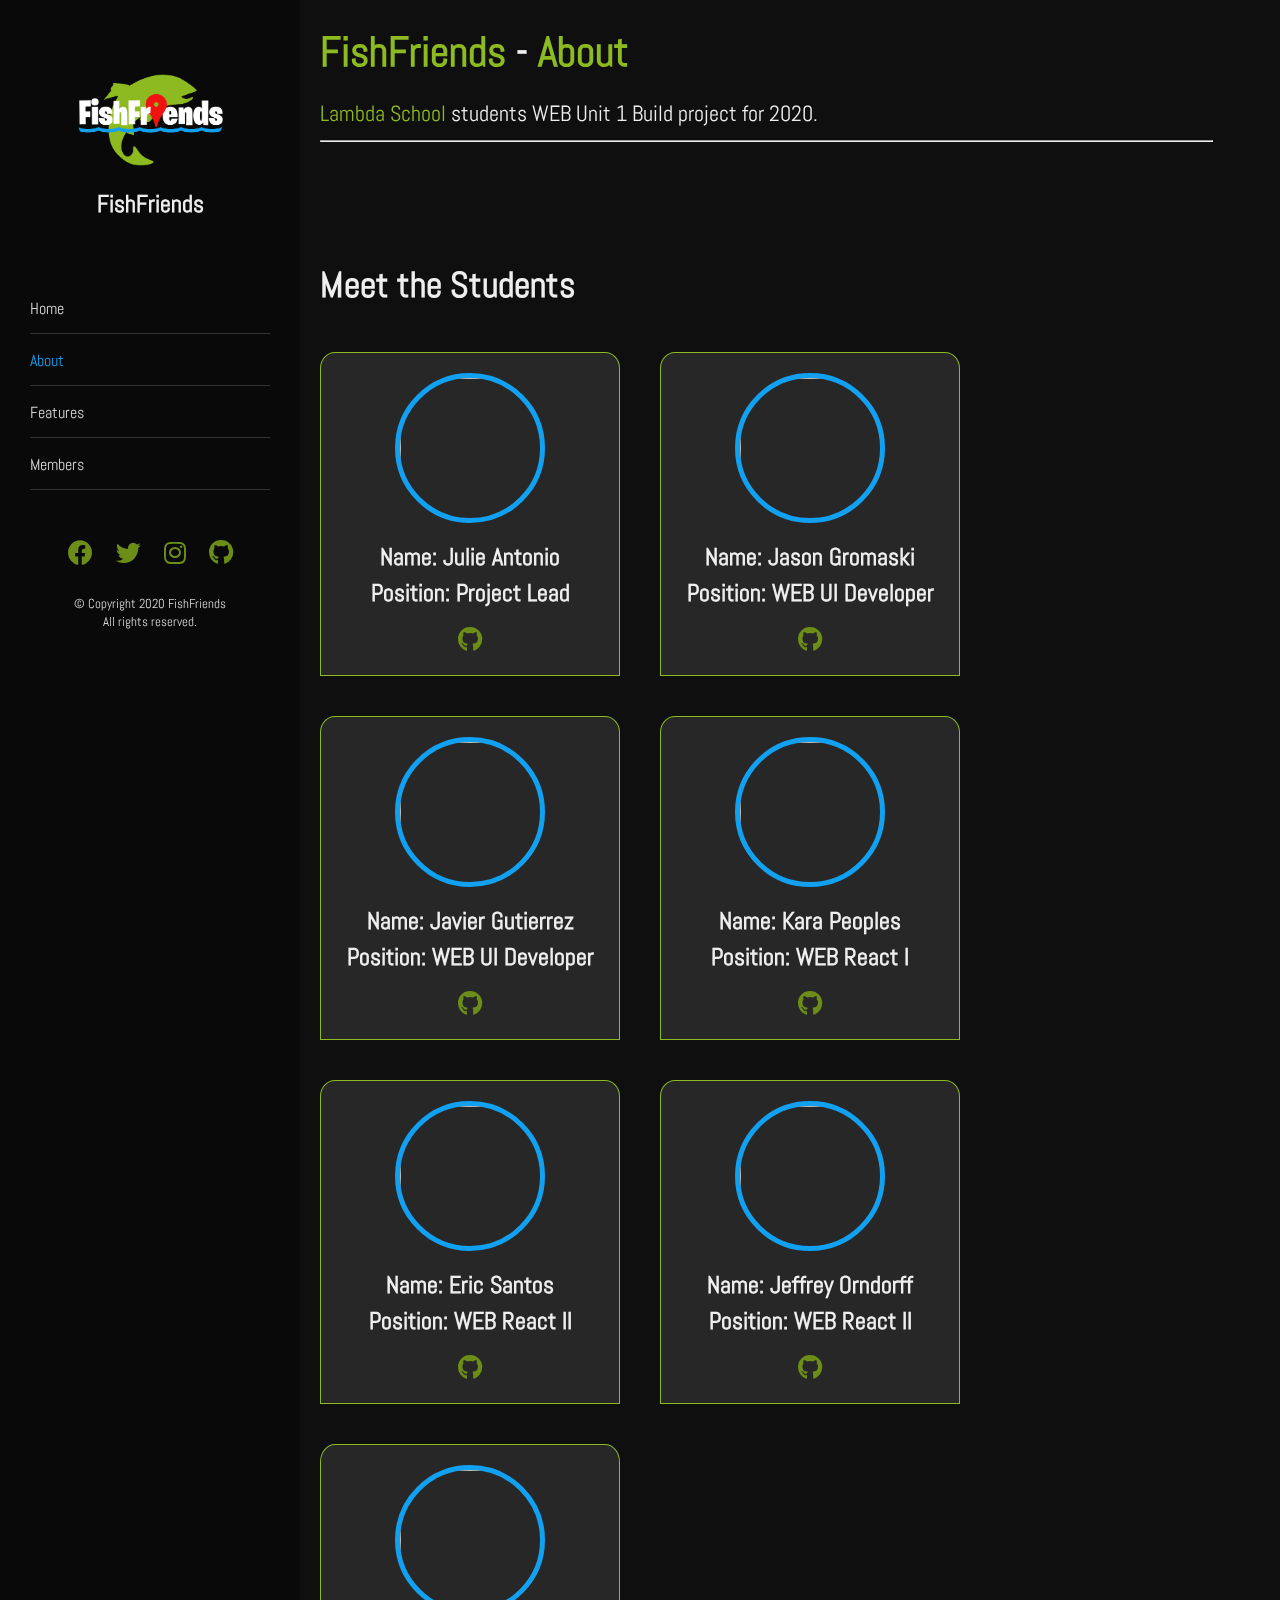
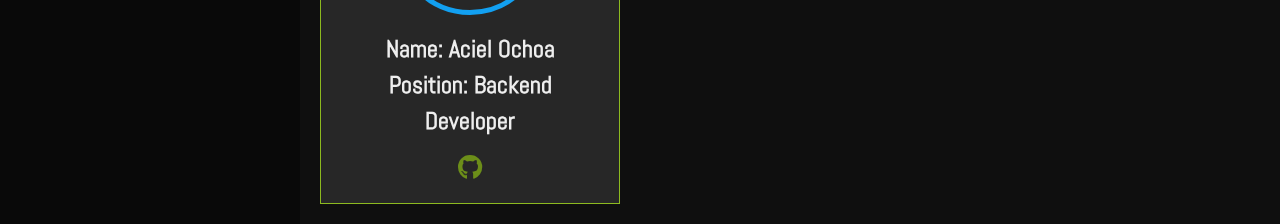
==== commit 7051e65d: "updated index.html" ====
--- a/about.html
+++ b/about.html
@@ -54,7 +54,7 @@
             <div class="row">
                 <div class="col-auto">
                     <p class="title p-t-20">
-                        <a target="_blank" href="https://lambdaschool.com/">Lambda School</a> students WEB Unit 1 Build project for 2020
+                        <a target="_blank" href="https://lambdaschool.com/">Lambda School</a> students WEB Unit 1 Build project for 2020.
                     </p>
                 </div>
             </div>
--- a/css/index.css
+++ b/css/index.css
@@ -314,18 +314,24 @@
   color: #EEEEEE;
   margin: 16px 0 16px 0;
 }
-@media (max-width: 800px) {
+@media (max-width: 500px), (max-width: 800px) {
   .div-content-wrapper {
     width: 100vw;
-  }
-}
-@media (max-width: 500px) {
-  .div-content-wrapper {
-    width: 100vw;
+    margin-top: 80px;
   }
 }
 .div-content-wrapper .title {
   font-size: 2.2rem;
+}
+@media (max-width: 500px), (max-width: 800px) {
+  .mobnav {
+    border: 1px solid red;
+  }
+}
+@media (max-width: 1200px) {
+  .mobnav {
+    display: none;
+  }
 }
 .nav-wrapper {
   display: flex;
@@ -349,12 +355,7 @@
     width: 30%;
   }
 }
-@media (max-width: 800px) {
-  .nav-wrapper {
-    display: none;
-  }
-}
-@media (max-width: 500px) {
+@media (max-width: 500px), (max-width: 800px) {
   .nav-wrapper {
     display: none;
   }
@@ -597,10 +598,11 @@
   user-select: none;
 }
 .promo-one {
-  width: calc(100vw - 30%);
+  width: 100vw;
   height: auto;
   background-color: rgba(255, 255, 255, 0.1);
   padding: 20px;
+  margin-left: -20px;
   margin-bottom: 40px;
   margin-top: 40px;
 }
@@ -783,3 +785,6 @@
 .btn:hover {
   background-color: rgba(255, 255, 255, 0.2);
 }
+.profile-link {
+  font-size: 2.4rem;
+}
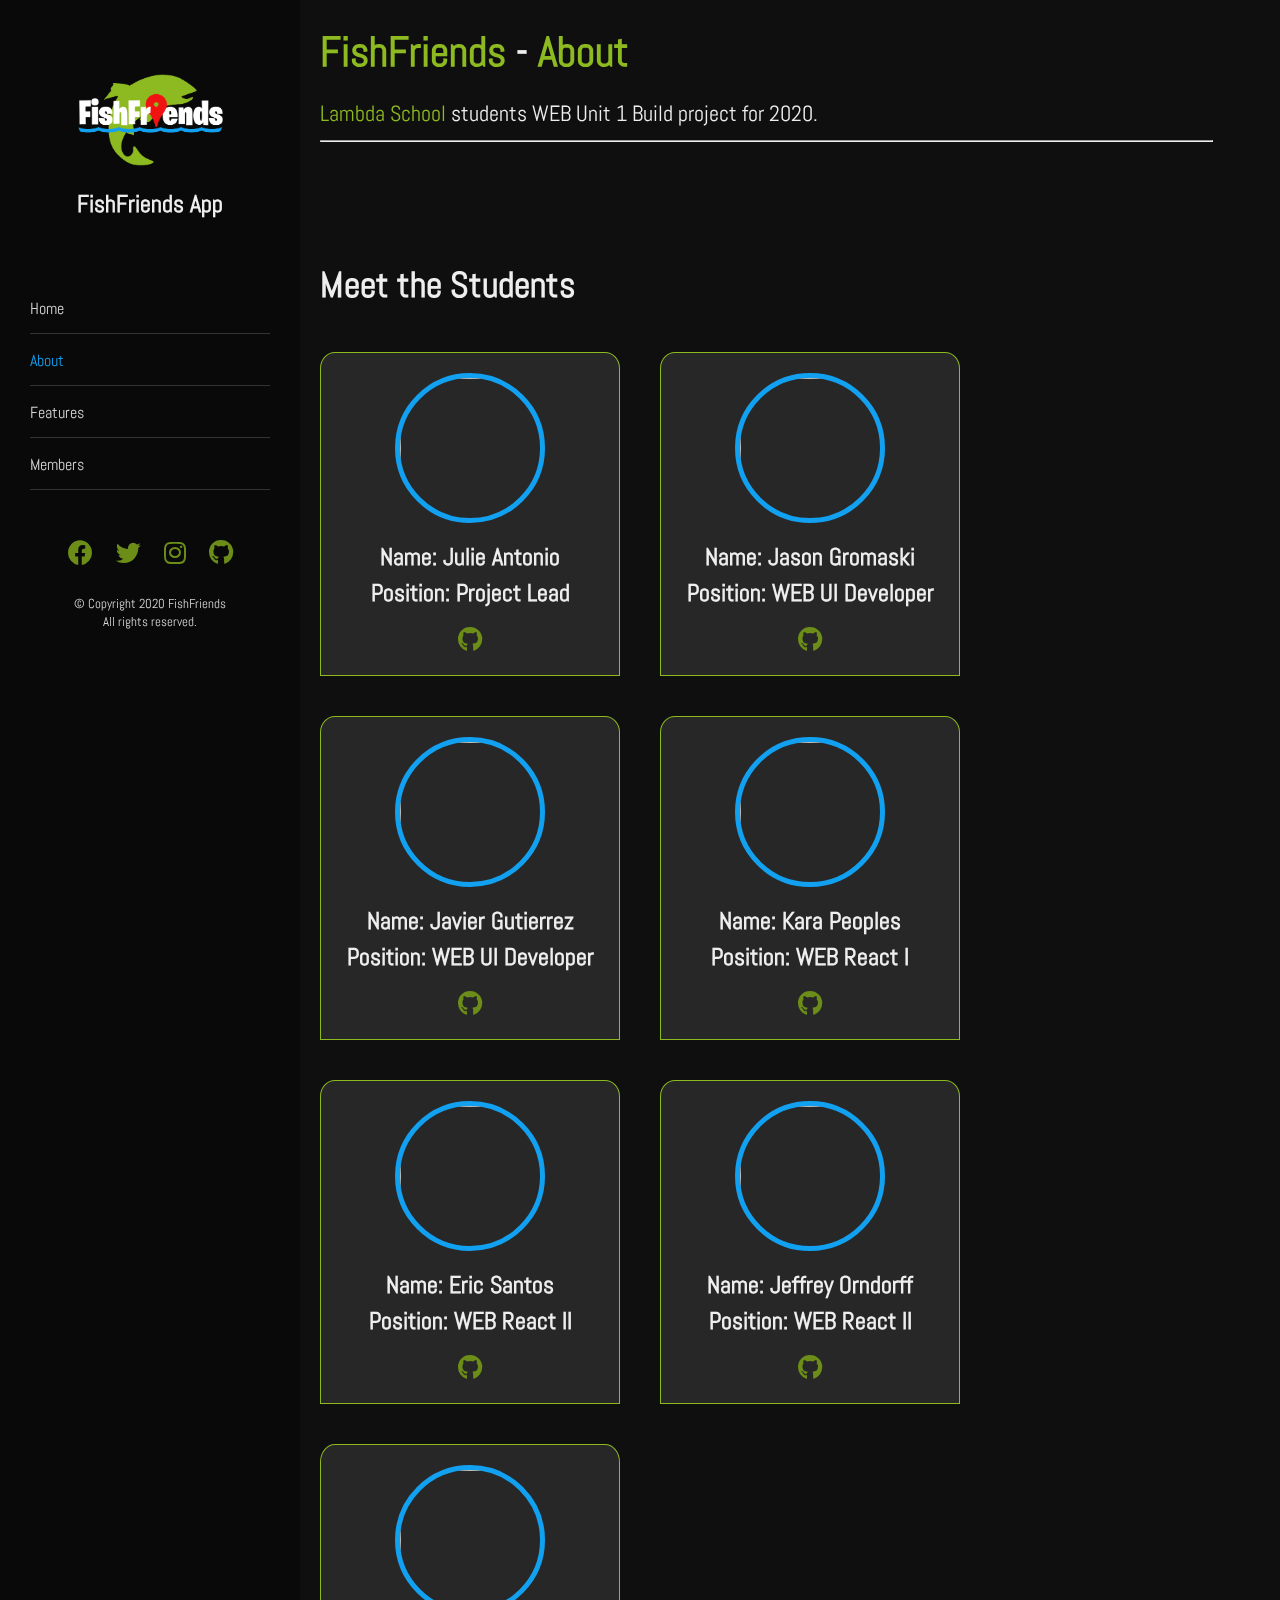
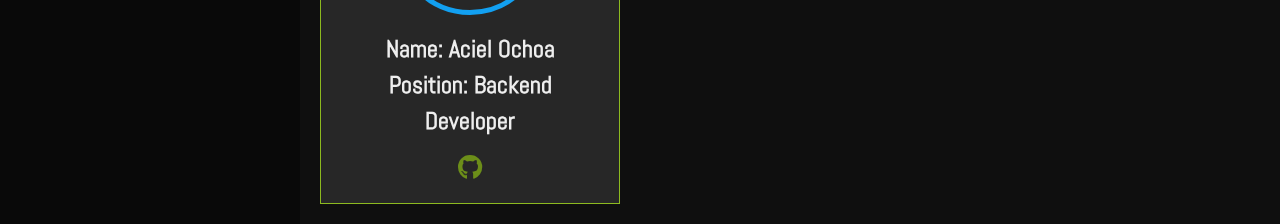
==== commit 5d06b047: "updated files, index,html, index-page.less" ====
--- a/about.html
+++ b/about.html
@@ -24,7 +24,7 @@
             <div id="sidenav" class="nav-wrapper">
                 <div class="div-nav-logo">
                     <a href="index.html"><img src="img/logo.png" width="auto" height="120"></a>
-                    <h1><a href="index.html">FishFriends</a></h1>
+                    <h1><a href="index.html">FishFriends App</a></h1>
                 </div>
 
                 <nav class="nav-nav-menu">
@@ -45,7 +45,7 @@
                 </div>
             </div>
 
-        <div class="div-content-wrapper">
+        <div class="div-content-wrapper ali-txt-c">
             <div class="row">
                 <div class="col-auto">
                     <h1><a title="Home" href="index.html">FishFriends</a> - <a title="About" href="about.html">About</a></h1>
@@ -60,9 +60,7 @@
             </div>
             <hr>
             <div class="spacer"></div>
-            <div class="row">
-                <h2>Meet the Students</h2>
-            </div>
+            <div class="row"><h2>Meet the Students</h2></div>
             <div class="row">
                 <div class="col-auto team-card">
                     <div class="col-auto team-pic">
@@ -71,7 +69,7 @@
                     <div class="col-auto team-info">
                         <h4>Name: Julie Antonio</h4>
                         <h4>Position: Project Lead</h4>
-                        <p><a target="_blank" href=""></a><i class="fab fa-github fa-2x"></i></p>
+                        <p><a target="_blank" href="https://github.com/julieantonio"><i class="fab fa-github fa-2x"></i></a></p>
                     </div>
                 </div>
                 <div class="col-auto team-card">
@@ -81,7 +79,7 @@
                     <div class="col-auto team-info">
                         <h4>Name: Jason Gromaski</h4>
                         <h4>Position: WEB UI Developer</h4>
-                        <p><i class="fab fa-github fa-2x"></i></p>
+                        <p><a target="_blank" href="https://github.com/JasonNeale"><i class="fab fa-github fa-2x"></i></a></p>
                     </div>
                 </div>
                 <div class="col-auto team-card">
@@ -91,7 +89,7 @@
                     <div class="col-auto team-info">
                         <h4>Name: Javier Gutierrez</h4>
                         <h4>Position: WEB UI Developer</h4>
-                        <p><i class="fab fa-github fa-2x"></i></p>
+                        <p><a target="_blank" href="https://github.com/badhabits287"><i class="fab fa-github fa-2x"></i></a></p>
                     </div>
                 </div>
                 <div class="col-auto team-card">
@@ -101,7 +99,7 @@
                     <div class="col-auto team-info">
                         <h4>Name: Kara Peoples</h4>
                         <h4>Position: WEB React I</h4>
-                        <p><i class="fab fa-github fa-2x"></i></p>
+                        <p><a target="_blank" href="https://github.com/karapeoples"><i class="fab fa-github fa-2x"></i></a></p>
                     </div>
                 </div>
                 <div class="col-auto team-card">
@@ -111,7 +109,7 @@
                     <div class="col-auto team-info">
                         <h4>Name: Eric Santos</h4>
                         <h4>Position: WEB React II</h4>
-                        <p><i class="fab fa-github fa-2x"></i></p>
+                        <p><a target="_blank" href="https://github.com/eric-santos"><i class="fab fa-github fa-2x"></i></a></p>
                     </div>
                 </div>
                 <div class="col-auto team-card">
@@ -121,7 +119,7 @@
                     <div class="col-auto team-info">
                         <h4>Name: Jeffrey Orndorff</h4>
                         <h4>Position: WEB React II</h4>
-                        <p><i class="fab fa-github fa-2x"></i></p>
+                        <p><a target="_blank" href="https://github.com/Jeffreyo3"><i class="fab fa-github fa-2x"></i></a></p>
                     </div>
                 </div>
                 <div class="col-auto team-card">
@@ -131,7 +129,7 @@
                     <div class="col-auto team-info">
                         <h4>Name: Aciel Ochoa</h4>
                         <h4>Position: Backend Developer</h4>
-                        <p><i class="fab fa-github fa-2x"></i></p>
+                        <p><a target="_blank" href="https://github.com/AceIsHuman"><i class="fab fa-github fa-2x"></i></a></p>
                     </div>
                 </div>
             </div>
--- a/css/index.css
+++ b/css/index.css
@@ -135,6 +135,7 @@
 ::after,
 ::before {
   box-sizing: border-box;
+  z-index: 0;
 }
 html {
   font-size: 62.5% !important;
@@ -286,8 +287,6 @@
   margin-left: 16px;
 }
 .ali-c {
-  align-items: center;
-  align-content: center;
   justify-content: center;
 }
 .ali-txt-c {
@@ -302,6 +301,7 @@
 .div-content-wrapper {
   display: flex;
   flex-direction: column;
+  flex: 0 auto;
   width: calc(100vw - 300px);
   -webkit-transition: 0.5s;
   -o-transition: 0.5s;
@@ -322,16 +322,6 @@
 }
 .div-content-wrapper .title {
   font-size: 2.2rem;
-}
-@media (max-width: 500px), (max-width: 800px) {
-  .mobnav {
-    border: 1px solid red;
-  }
-}
-@media (max-width: 1200px) {
-  .mobnav {
-    display: none;
-  }
 }
 .nav-wrapper {
   display: flex;
@@ -367,9 +357,9 @@
   display: block;
   width: 100%;
 }
-@media (max-width: 800px) {
+@media (max-width: 500px), (max-width: 800px) {
   .nav-wrapper .div-nav-logo {
-    margin-bottom: 60px;
+    display: none;
   }
 }
 .nav-wrapper .div-nav-logo h1 {
@@ -390,7 +380,7 @@
   letter-spacing: 2px;
   line-height: 1em;
 }
-@media (max-width: 800px) {
+@media (max-width: 500px), (max-width: 800px) {
   .nav-wrapper .div-nav-logo span {
     font-size: 12px;
   }
@@ -598,9 +588,9 @@
   user-select: none;
 }
 .promo-one {
-  width: 100vw;
+  width: calc(100vw - 300px);
   height: auto;
-  background-color: rgba(255, 255, 255, 0.1);
+  background-color: rgba(0, 0, 0, 0.7);
   padding: 20px;
   margin-left: -20px;
   margin-bottom: 40px;
@@ -611,13 +601,19 @@
   width: auto;
   margin-right: 60px;
 }
-.promo-one .feature-list {
+.promo-one .feature-list li i {
+  margin: 0 20px 0 0;
+  line-height: 4;
+}
+.promo-one .feature-list li span {
   font-size: 3rem;
   font-weight: 700;
-  line-height: 4;
-}
-.promo-one .feature-list i {
-  margin-right: 20px;
+}
+.promo-one .feature-list li p {
+  margin: 0 0 10px 40px;
+  font-size: 2rem;
+  font-weight: 600;
+  line-height: 1.5;
 }
 .promo-one .feature-list #one {
   color: #f11212;
@@ -643,6 +639,9 @@
   align-items: center;
   text-align: center;
 }
+.team-card:hover {
+  background-color: rgba(0, 0, 0, 0.5);
+}
 .team-card:last-child {
   margin-right: 0px;
 }
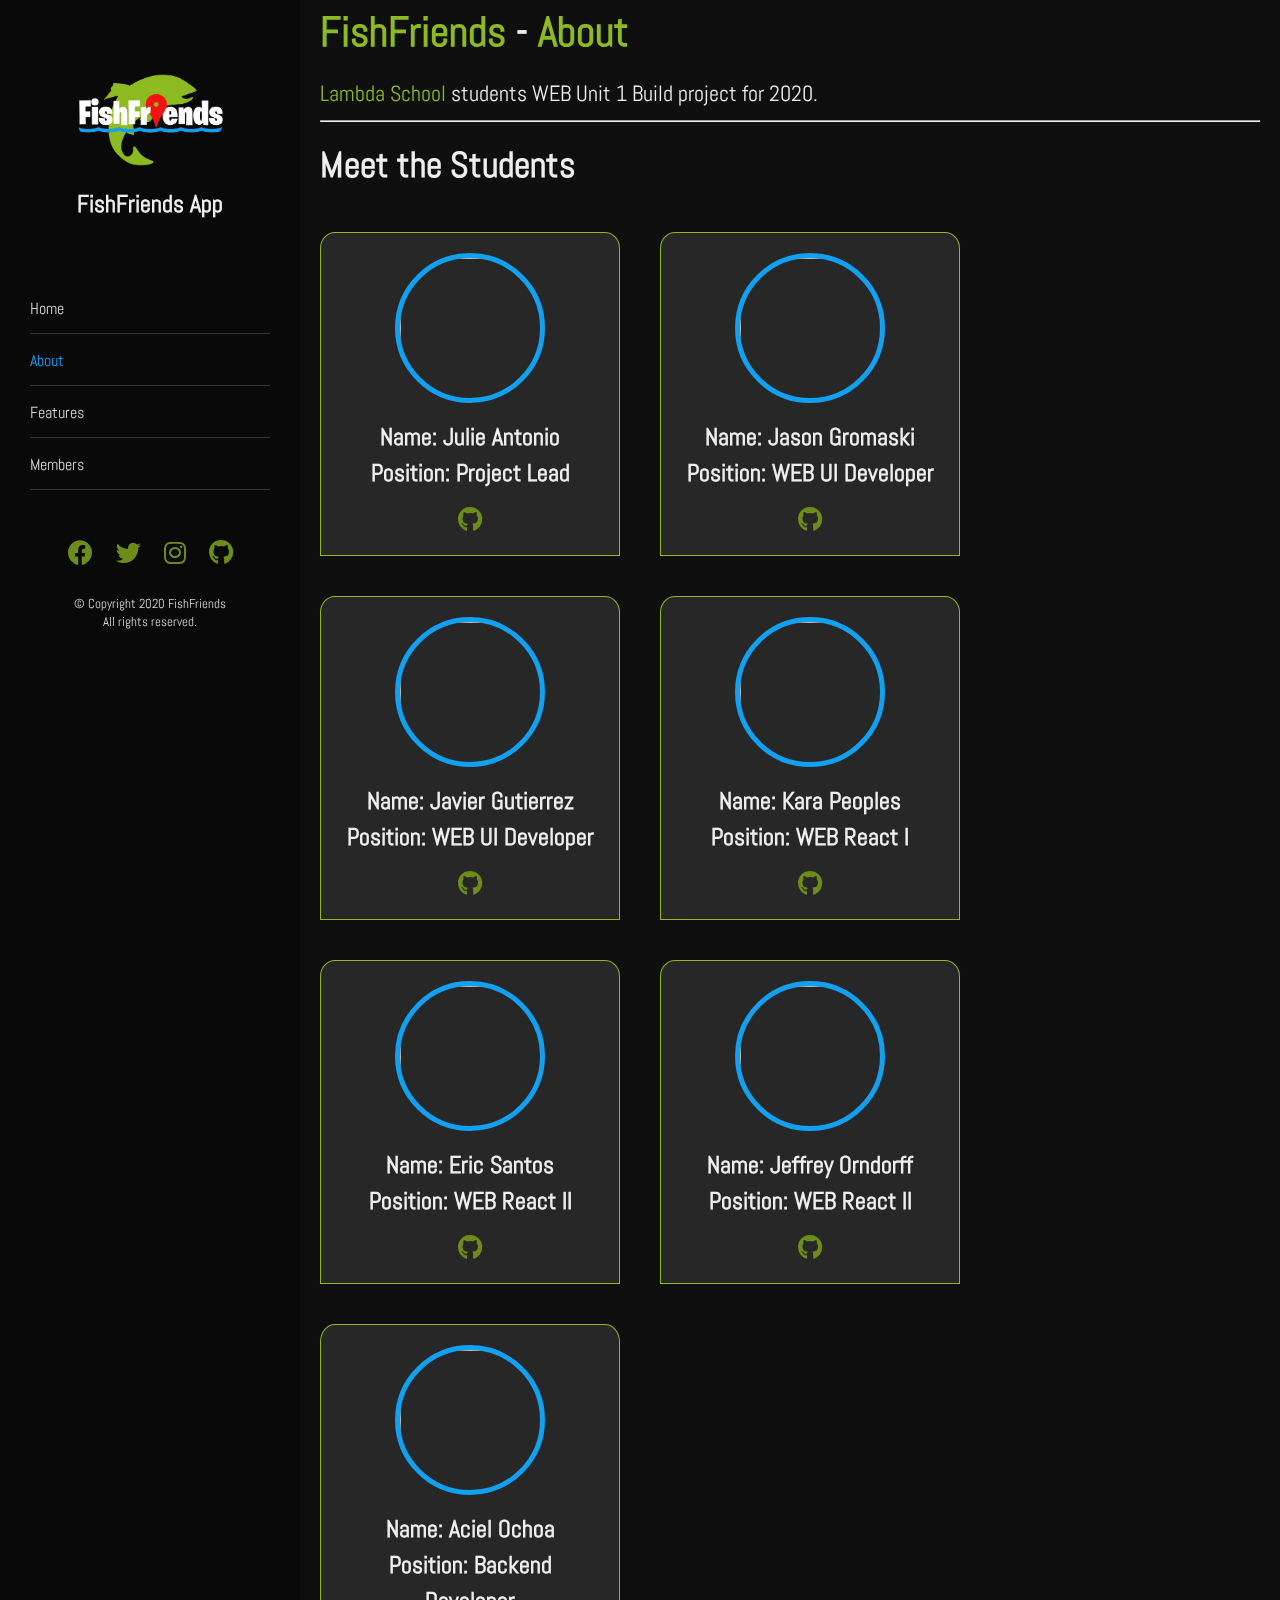
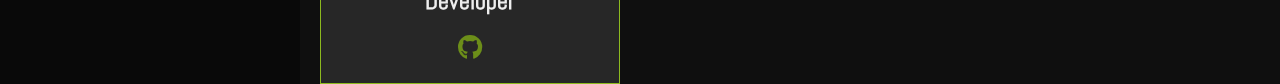
==== commit 7bdc6244: "Merge pull request #21 from JasonNeale/master" ====
--- a/about.html
+++ b/about.html
@@ -45,7 +45,20 @@
                 </div>
             </div>
 
-        <div class="div-content-wrapper ali-txt-c">
+        <div class="div-content-wrapper">
+            <div class='row mob-nav'>
+                <div class="col-auto">
+                    <a href="index.html"><img class="logo" src="img/logo.png" width="auto" height="120"></a>
+                </div>
+                <div id="menu" class="col-auto">
+                    <nav>
+                        <a class="active" href="index.html">Home</a>
+                        <a href="about.html">About</a>
+                        <a href="features.html">Features</a>
+                        <a href="members.html">Members</a>
+                    </nav>
+                </div>
+            </div>
             <div class="row">
                 <div class="col-auto">
                     <h1><a title="Home" href="index.html">FishFriends</a> - <a title="About" href="about.html">About</a></h1>
@@ -59,7 +72,6 @@
                 </div>
             </div>
             <hr>
-            <div class="spacer"></div>
             <div class="row"><h2>Meet the Students</h2></div>
             <div class="row">
                 <div class="col-auto team-card">
@@ -137,4 +149,4 @@
         
         <script type="text/javascript" src="js/app.js"></script>
     </body>
-</html>+</html>
--- a/css/index.css
+++ b/css/index.css
@@ -235,7 +235,7 @@
   visibility: hidden;
   z-index: 10000;
 }
-@media (max-width: 800px) {
+@media (max-width:800px) {
   .burger-button {
     display: flex;
     visibility: visible;
@@ -287,6 +287,8 @@
   margin-left: 16px;
 }
 .ali-c {
+  align-content: center;
+  align-items: center;
   justify-content: center;
 }
 .ali-txt-c {
@@ -307,47 +309,100 @@
   -o-transition: 0.5s;
   transition: 0.5s;
   color: #EEEEEE;
-  padding: 20px;
+  padding: 0 20px 0 20px;
 }
 .div-content-wrapper hr {
-  width: 95%;
+  width: 100%;
   color: #EEEEEE;
   margin: 16px 0 16px 0;
 }
-@media (max-width: 500px), (max-width: 800px) {
+@media (max-width: 500px), (max-width:800px) {
   .div-content-wrapper {
     width: 100vw;
-    margin-top: 80px;
+    padding-top: 0;
   }
 }
 .div-content-wrapper .title {
   font-size: 2.2rem;
 }
-.nav-wrapper {
-  display: flex;
-  flex-direction: column;
-  padding: 60px 30px;
-  width: 300px;
-  bottom: 0;
-  top: 0;
-  left: 0;
-  overflow-y: scroll;
-  z-index: 1001;
-  background-color: rgba(0, 0, 0, 0.4);
-  -webkit-transition: 0.5s;
-  -o-transition: 0.5s;
-  transition: 0.5s;
-  -webkit-box-shadow: 0 0 30px rgba(0, 0, 0, 0.05);
-  box-shadow: 0 0 30px rgba(0, 0, 0, 0.05);
-}
-@media (max-width: 1200px) {
+@media (min-width: 801px) {
+  .mob-nav {
+    display: none;
+    visibility: hidden;
+  }
+  .mob-nav nav {
+    display: none;
+    visibility: hidden;
+  }
+  .mob-nav #menu {
+    display: none;
+    visibility: hidden;
+  }
+  .mob-nav img {
+    display: none;
+    visibility: hidden;
+  }
+  .mob-nav a {
+    display: none;
+    visibility: hidden;
+  }
+}
+@media (max-width: 500px), (max-width:800px) {
+  .mob-nav {
+    display: flex;
+    visibility: visible;
+    min-width: 100vw;
+    top: 0;
+    margin: 0px 0px 16px -20px;
+    font-size: 1.8rem;
+    background-color: rgba(0, 0, 0, 0.4);
+    padding: 15px 15px;
+  }
+  .mob-nav nav {
+    min-width: 100%;
+    justify-content: space-evenly;
+    text-transform: uppercase;
+  }
+  .mob-nav #menu {
+    align-items: center;
+    justify-content: center;
+  }
+  .mob-nav img {
+    height: 45px;
+    padding-right: 16px;
+  }
+  .mob-nav a {
+    color: #EEEEEE;
+    padding-right: 16px;
+  }
+  .mob-nav a:last-child {
+    padding-right: 0;
+  }
+}
+@media (min-width: 801px) {
   .nav-wrapper {
-    width: 30%;
-  }
-}
-@media (max-width: 500px), (max-width: 800px) {
+    display: flex;
+    visibility: visible;
+    flex-direction: column;
+    padding: 60px 30px 0 30px;
+    width: 300px;
+    bottom: 0;
+    top: 0;
+    left: 0;
+    overflow-y: scroll;
+    z-index: 1001;
+    background-color: rgba(0, 0, 0, 0.4);
+    -webkit-transition: 0.5s;
+    -o-transition: 0.5s;
+    transition: 0.5s;
+    -webkit-box-shadow: 0 0 30px rgba(0, 0, 0, 0.05);
+    box-shadow: 0 0 30px rgba(0, 0, 0, 0.05);
+  }
+}
+@media (max-width: 500px), (max-width:800px) {
   .nav-wrapper {
     display: none;
+    visibility: hidden;
   }
 }
 .nav-wrapper .div-nav-logo {
@@ -357,7 +412,7 @@
   display: block;
   width: 100%;
 }
-@media (max-width: 500px), (max-width: 800px) {
+@media (max-width: 500px), (max-width:800px) {
   .nav-wrapper .div-nav-logo {
     display: none;
   }
@@ -367,7 +422,7 @@
   font-size: 24px;
   line-height: 1.5em;
 }
-@media (max-width: 800px) {
+@media (max-width:800px) {
   .nav-wrapper .div-nav-logo h1 {
     font-size: 24px;
   }
@@ -380,7 +435,7 @@
   letter-spacing: 2px;
   line-height: 1em;
 }
-@media (max-width: 500px), (max-width: 800px) {
+@media (max-width: 500px), (max-width:800px) {
   .nav-wrapper .div-nav-logo span {
     font-size: 12px;
   }
@@ -533,7 +588,7 @@
 .div-nav-footer a i:hover {
   color: #aadc31;
 }
-@media (max-width: 800px) {
+@media (max-width:800px) {
   .div-nav-footer {
     position: relative;
   }
@@ -588,7 +643,7 @@
   user-select: none;
 }
 .promo-one {
-  width: calc(100vw - 300px);
+  min-width: calc(100vw - 300px);
   height: auto;
   background-color: rgba(0, 0, 0, 0.7);
   padding: 20px;
@@ -596,35 +651,43 @@
   margin-bottom: 40px;
   margin-top: 40px;
 }
+@media (max-width: 500px), (max-width:800px) {
+  .promo-one {
+    min-width: 100vw;
+  }
+}
 .promo-one .promo-pic {
-  height: 500px;
+  height: 600px;
   width: auto;
   margin-right: 60px;
 }
-.promo-one .feature-list li i {
+.promo-one .feature-col {
+  max-width: 264px;
+}
+.promo-one .feature-col .feature-list li i {
   margin: 0 20px 0 0;
   line-height: 4;
 }
-.promo-one .feature-list li span {
-  font-size: 3rem;
+.promo-one .feature-col .feature-list li span {
+  font-size: 2rem;
   font-weight: 700;
 }
-.promo-one .feature-list li p {
+.promo-one .feature-col .feature-list li p {
   margin: 0 0 10px 40px;
-  font-size: 2rem;
+  font-size: 1.6rem;
   font-weight: 600;
   line-height: 1.5;
 }
-.promo-one .feature-list #one {
+.promo-one .feature-col .feature-list #one {
   color: #f11212;
 }
-.promo-one .feature-list #two {
+.promo-one .feature-col .feature-list #two {
   color: #8dba20;
 }
-.promo-one .feature-list #three {
-  color: #EEEEEE;
-}
-.promo-one .feature-list #four {
+.promo-one .feature-col .feature-list #three {
+  color: #EEEEEE;
+}
+.promo-one .feature-col .feature-list #four {
   color: #12a0f1;
 }
 .team-card {
@@ -671,8 +734,8 @@
 .profile-wrapper .profile-side {
   display: flex;
   flex-direction: column;
-  min-width: 15%;
-  min-height: calc(100vh - 280px);
+  min-width: 160px;
+  min-height: calc(100vh - 145px);
   border-right: thick solid #333333;
   padding-right: 20px;
   margin-right: 20px;
@@ -682,7 +745,7 @@
     width: 100%;
   }
 }
-@media (max-width: 800px) {
+@media (max-width:800px) {
   .profile-wrapper .profile-side {
     width: 100%;
   }
@@ -694,28 +757,43 @@
   border: thick solid #12a0f1;
 }
 .profile-wrapper .profile-feed {
-  max-width: 80%;
-  max-height: calc(100vh - 280px);
-  min-height: calc(100vh - 280px);
+  min-width: auto;
   margin-bottom: 0;
+  padding-bottom: 0;
   overflow-y: scroll;
   overflow-x: hidden;
 }
+@media (min-width: 801px) {
+  .profile-wrapper .profile-feed {
+    max-height: calc(100vh - 145px);
+    min-height: calc(100vh - 145px);
+  }
+}
+@media (max-width: 500px), (max-width:800px) {
+  .profile-wrapper .profile-feed {
+    max-height: calc(100vh - 145px);
+    min-height: calc(100vh - 145px);
+  }
+}
 .profile-wrapper .profile-feed .profile-status {
+  display: flex;
+  flex-direction: row;
   border-bottom: thin solid #12a0f1;
+  min-width: 100%;
   padding-bottom: 20px;
   margin-bottom: 20px;
 }
 .profile-wrapper .profile-feed .profile-status input {
-  width: 85%;
+  display: flex;
+  flex-direction: column;
+  width: 95%;
   height: 40px;
   margin-right: 8px;
   padding: 4px;
 }
 .profile-wrapper .profile-feed .profile-status button {
-  display: inline-block;
-  width: 100px !important;
-  height: 46px;
+  width: 5%;
+  height: 40px;
   border: none;
   border-radius: 5px;
   background-color: rgba(255, 255, 255, 0.1);
